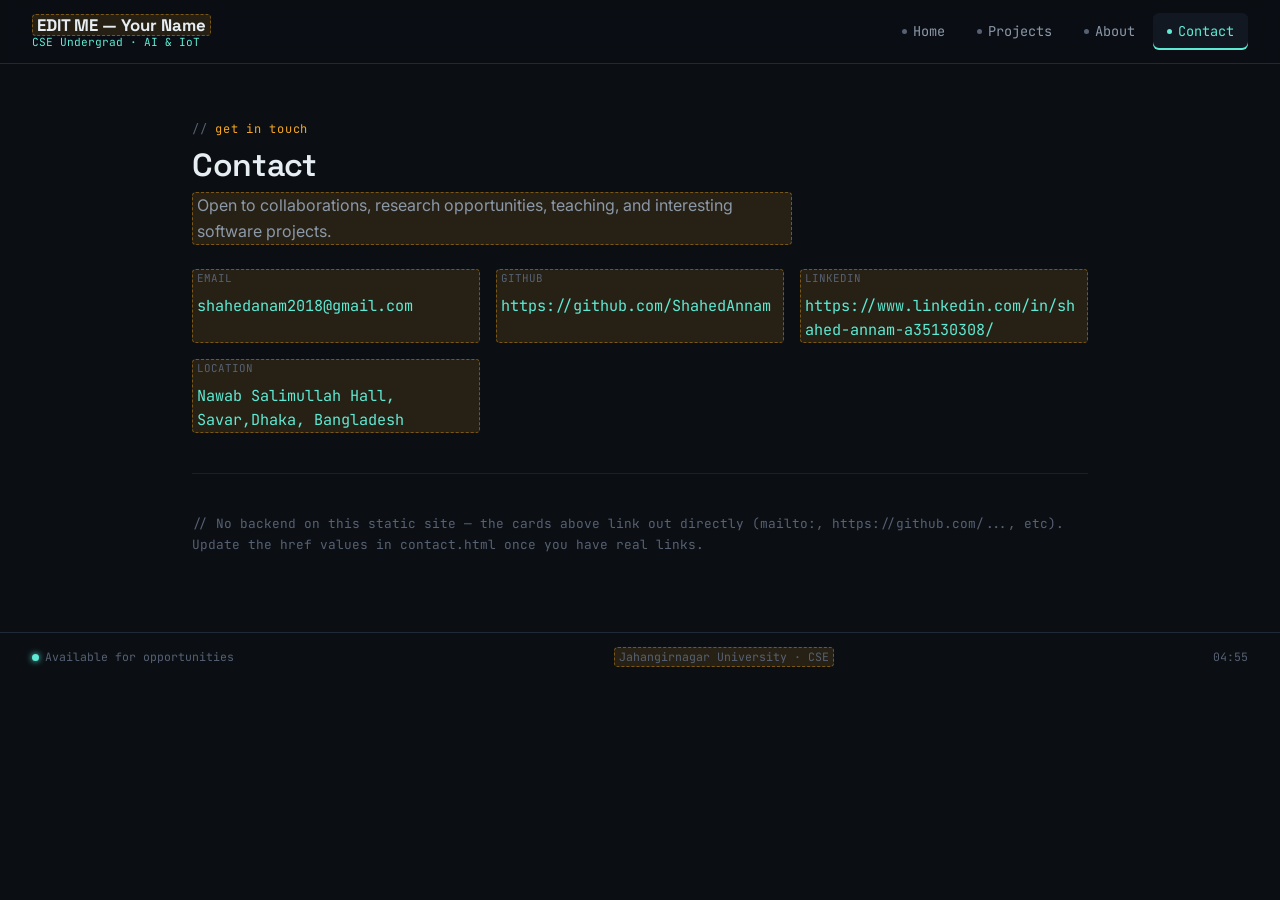
==== contact.html @ 84a8c802 "Initial portfolio website" ====
<!DOCTYPE html>
<html lang="en">
<head>
<meta charset="UTF-8">
<meta name="viewport" content="width=device-width, initial-scale=1.0">
<title>Contact — EDIT ME Your Name</title>
<link rel="preconnect" href="https://fonts.googleapis.com">
<link href="https://fonts.googleapis.com/css2?family=Space+Grotesk:wght@500;700&family=Inter:wght@400;500;600&family=JetBrains+Mono:wght@400;500;600&display=swap" rel="stylesheet">
<link rel="stylesheet" href="css/style.css">
</head>
<body>

<nav class="topnav">
  <div class="brand">
    <span class="name edit-me">EDIT ME — Your Name</span>
    <span class="role">CSE Undergrad · AI &amp; IoT</span>
  </div>
  <ul class="nav-links">
    <li><a href="index.html"><span class="dot"></span>Home</a></li>
    <li><a href="projects.html"><span class="dot"></span>Projects</a></li>
    <li><a href="about.html"><span class="dot"></span>About</a></li>
    <li><a href="contact.html" class="active"><span class="dot"></span>Contact</a></li>
  </ul>
  <button class="menu-btn">☰</button>
</nav>

<div class="nav-links-mobile">
  <a href="index.html">Home</a>
  <a href="projects.html">Projects</a>
  <a href="about.html">About</a>
  <a href="contact.html" class="active">Contact</a>
</div>

<main class="page-content">
  <div class="eyebrow">get in touch</div>
  <h1 class="section-title" style="font-size:2rem; margin-bottom:8px;">Contact</h1>
  <p style="max-width:60ch; margin-bottom:8px;" class="edit-me">
    Open to collaborations, research opportunities, teaching, and interesting software projects.
  </p>

  <div class="contact-grid">
    <div class="contact-card edit-me">
      <div class="label">Email</div>
      <div class="value">shahedanam2018@gmail.com</div>
    </div>
    <div class="contact-card edit-me">
      <div class="label">GitHub</div>
      <div class="value">https://github.com/ShahedAnnam</div>
    </div>
    <div class="contact-card edit-me">
      <div class="label">LinkedIn</div>
      <div class="value">https://www.linkedin.com/in/shahed-annam-a35130308/</div>
    </div>
    <div class="contact-card edit-me">
      <div class="label">Location</div>
      <div class="value">Nawab Salimullah Hall, Savar,Dhaka, Bangladesh</div>
    </div>
  </div>

  <hr class="divider">

  <p style="font-family: var(--font-mono); font-size: 0.8rem; color: var(--text-faint);">
    // No backend on this static site — the cards above link out
    directly (mailto:, https://github.com/..., etc). Update the
    href values in contact.html once you have real links.
  </p>
</main>

<footer class="statusbar">
  <span class="status-pill"><span class="led"></span>Available for opportunities</span>
  <span class="edit-me">Jahangirnagar University · CSE</span>
  <span data-clock>00:00</span>
</footer>

<script src="js/script.js"></script>
</body>
</html>
---- css/style.css ----
/* ==========================================================================
   DESIGN TOKENS
   Concept: portfolio-as-codebase, now with a top navbar (editor tab bar)
   instead of a sidebar. Terminal-style hero + status-bar footer stay.
   ========================================================================== */
:root {
  --bg: #0b0f14;
  --bg-raised: #121821;
  --bg-inset: #0e131a;
  --border: #1f2937;
  --border-soft: #182028;
  --text: #e6edf3;
  --text-muted: #8b98a8;
  --text-faint: #566173;
  --accent: #5eead4;
  --accent-dim: #2d6a63;
  --accent-2: #f5a623;
  --accent-2-dim: #7a5716;
  --danger: #f87171;

  --font-display: 'Space Grotesk', 'Segoe UI', sans-serif;
  --font-body: 'Inter', 'Segoe UI', sans-serif;
  --font-mono: 'JetBrains Mono', 'Fira Code', ui-monospace, monospace;

  --navbar-h: 64px;
  --radius: 6px;
  --max-w: 960px;
}

* { box-sizing: border-box; }
html { scroll-behavior: smooth; }

body {
  margin: 0;
  background: var(--bg);
  color: var(--text);
  font-family: var(--font-body);
  font-size: 16px;
  line-height: 1.6;
  -webkit-font-smoothing: antialiased;
}

@media (prefers-reduced-motion: reduce) {
  html { scroll-behavior: auto; }
  * { animation-duration: 0.01ms !important; animation-iteration-count: 1 !important; transition-duration: 0.01ms !important; }
}

a { color: inherit; text-decoration: none; }
img { max-width: 100%; display: block; }

h1, h2, h3, h4 {
  font-family: var(--font-display);
  font-weight: 600;
  line-height: 1.15;
  margin: 0 0 0.5em;
  letter-spacing: -0.01em;
}

p { margin: 0 0 1em; color: var(--text-muted); }
code, .mono { font-family: var(--font-mono); }
::selection { background: var(--accent-dim); color: var(--text); }
:focus-visible { outline: 2px solid var(--accent); outline-offset: 2px; }

/* ==========================================================================
   TOP NAVBAR (editor tab-bar style)
   ========================================================================== */
.topnav {
  position: sticky;
  top: 0;
  z-index: 40;
  height: var(--navbar-h);
  display: flex;
  align-items: center;
  justify-content: space-between;
  padding: 0 32px;
  background: rgba(11, 15, 20, 0.85);
  backdrop-filter: blur(10px);
  border-bottom: 1px solid var(--border);
}

.brand {
  display: flex;
  flex-direction: column;
  line-height: 1.2;
}

.brand .name {
  font-family: var(--font-display);
  font-weight: 700;
  font-size: 1.05rem;
  color: var(--text);
}

.brand .role {
  font-family: var(--font-mono);
  font-size: 0.7rem;
  color: var(--accent);
}

.nav-links {
  display: flex;
  align-items: center;
  gap: 4px;
  list-style: none;
  margin: 0;
  padding: 0;
}

.nav-links a {
  display: inline-flex;
  align-items: center;
  gap: 6px;
  padding: 8px 14px;
  border-radius: var(--radius);
  font-family: var(--font-mono);
  font-size: 0.85rem;
  color: var(--text-muted);
  transition: background 0.15s, color 0.15s;
}

.nav-links a:hover { background: var(--bg-raised); color: var(--text); }

.nav-links a.active {
  color: var(--accent);
  background: var(--bg-raised);
  box-shadow: inset 0 -2px 0 var(--accent);
}

.nav-links .dot {
  width: 5px;
  height: 5px;
  border-radius: 50%;
  background: var(--text-faint);
}
.nav-links a.active .dot { background: var(--accent); }

.menu-btn {
  display: none;
  background: none;
  border: 1px solid var(--border);
  color: var(--text);
  padding: 6px 10px;
  border-radius: var(--radius);
  font-family: var(--font-mono);
  font-size: 0.85rem;
  cursor: pointer;
}

.nav-links-mobile {
  display: none;
  flex-direction: column;
  gap: 2px;
  padding: 10px 16px 16px;
  background: var(--bg-raised);
  border-bottom: 1px solid var(--border);
}

.nav-links-mobile a {
  padding: 10px 10px;
  border-radius: var(--radius);
  font-family: var(--font-mono);
  font-size: 0.9rem;
  color: var(--text-muted);
}
.nav-links-mobile a.active { color: var(--accent); background: var(--bg-inset); }
.nav-links-mobile.open { display: flex; }

@media (max-width: 760px) {
  .nav-links { display: none; }
  .menu-btn { display: inline-block; }
  .topnav { padding: 0 16px; }
}

/* ==========================================================================
   PAGE / MAIN CONTENT
   ========================================================================== */
.page-content {
  max-width: var(--max-w);
  margin: 0 auto;
  padding: 56px 32px 64px;
}

@media (max-width: 760px) {
  .page-content { padding: 40px 20px 48px; }
}

/* --- Status bar (bottom, simplified — no cryptic labels) --- */
.statusbar {
  border-top: 1px solid var(--border);
  padding: 14px 32px;
  display: flex;
  align-items: center;
  justify-content: space-between;
  flex-wrap: wrap;
  gap: 8px;
  font-family: var(--font-mono);
  font-size: 0.72rem;
  color: var(--text-faint);
}

.statusbar .status-pill {
  display: inline-flex;
  align-items: center;
  gap: 6px;
}

.statusbar .status-pill .led {
  width: 7px;
  height: 7px;
  border-radius: 50%;
  background: var(--accent);
  box-shadow: 0 0 6px var(--accent);
}

/* ==========================================================================
   HERO (terminal-style + photo)
   ========================================================================== */
.hero-top {
  display: flex;
  align-items: center;
  gap: 40px;
  margin-bottom: 8px;
}

.hero-top .hero-text { flex: 1; min-width: 0; }

.profile-photo {
  width: 168px;
  height: 168px;
  border-radius: 16px;
  border: 1px solid var(--border);
  background: var(--bg-raised);
  overflow: hidden;
  flex-shrink: 0;
  display: flex;
  align-items: center;
  justify-content: center;
  position: relative;
}

.profile-photo img {
  width: 100%;
  height: 100%;
  object-fit: cover;
}

.profile-photo .photo-placeholder {
  font-family: var(--font-mono);
  font-size: 0.68rem;
  color: var(--text-faint);
  text-align: center;
  padding: 12px;
  line-height: 1.5;
}

.profile-photo::before {
  content: "";
  position: absolute;
  inset: -1px;
  border-radius: 16px;
  padding: 1px;
  background: linear-gradient(135deg, var(--accent), transparent 60%);
  -webkit-mask: linear-gradient(#fff 0 0) content-box, linear-gradient(#fff 0 0);
  -webkit-mask-composite: xor;
  mask-composite: exclude;
  pointer-events: none;
}

@media (max-width: 640px) {
  .hero-top { flex-direction: column-reverse; align-items: flex-start; gap: 24px; }
  .profile-photo { width: 120px; height: 120px; }
}

.terminal {
  background: var(--bg-inset);
  border: 1px solid var(--border);
  border-radius: 8px;
  overflow: hidden;
  margin-bottom: 40px;
}

.terminal-titlebar {
  display: flex;
  align-items: center;
  gap: 8px;
  padding: 10px 14px;
  background: var(--bg-raised);
  border-bottom: 1px solid var(--border);
}

.terminal-dot { width: 10px; height: 10px; border-radius: 50%; }
.terminal-dot.red { background: #f87171; }
.terminal-dot.yellow { background: #fbbf24; }
.terminal-dot.green { background: #34d399; }

.terminal-title {
  font-family: var(--font-mono);
  font-size: 0.72rem;
  color: var(--text-faint);
  margin-left: 8px;
}

.terminal-body {
  padding: 20px 22px 26px;
  font-family: var(--font-mono);
  font-size: 0.95rem;
}

.terminal-line { color: var(--text-muted); margin-bottom: 6px; }
.terminal-line .prompt { color: var(--accent); margin-right: 8px; }

.typed {
  color: var(--text);
  border-right: 2px solid var(--accent);
  white-space: pre;
  display: inline-block;
}

.hero-headline {
  font-size: clamp(1.9rem, 4.5vw, 3rem);
  margin: 24px 0 12px;
}
.hero-headline .accent { color: var(--accent); }

.hero-sub { font-size: 1.1rem; max-width: 60ch; margin-bottom: 28px; }

.button-row { display: flex; gap: 12px; flex-wrap: wrap; }

.btn {
  display: inline-flex;
  align-items: center;
  gap: 8px;
  padding: 10px 18px;
  border-radius: var(--radius);
  font-family: var(--font-mono);
  font-size: 0.85rem;
  font-weight: 600;
  border: 1px solid var(--border);
  transition: border-color 0.15s, background 0.15s, transform 0.1s;
}
.btn:hover { transform: translateY(-1px); }
.btn-primary { background: var(--accent); color: #06201c; border-color: var(--accent); }
.btn-primary:hover { background: #7ff2df; }
.btn-secondary { background: transparent; color: var(--text); }
.btn-secondary:hover { border-color: var(--accent); color: var(--accent); }

/* ==========================================================================
   SECTIONS
   ========================================================================== */
.section { margin-bottom: 60px; }

.eyebrow {
  font-family: var(--font-mono);
  font-size: 0.75rem;
  color: var(--accent-2);
  letter-spacing: 0.06em;
  margin-bottom: 8px;
  display: flex;
  align-items: center;
  gap: 8px;
}
.eyebrow::before { content: "//"; color: var(--text-faint); }

.section-title { font-size: 1.6rem; margin-bottom: 24px; }

/* ==========================================================================
   CARDS (projects)
   ========================================================================== */
.card-grid {
  display: grid;
  grid-template-columns: repeat(auto-fill, minmax(280px, 1fr));
  gap: 18px;
}

.card {
  background: var(--bg-raised);
  border: 1px solid var(--border);
  border-radius: 8px;
  padding: 22px;
  transition: border-color 0.15s, transform 0.15s;
}
.card:hover { border-color: var(--accent-dim); transform: translateY(-2px); }

.card-tag {
  font-family: var(--font-mono);
  font-size: 0.68rem;
  color: var(--accent);
  border: 1px solid var(--accent-dim);
  padding: 2px 8px;
  border-radius: 4px;
  display: inline-block;
  margin-bottom: 12px;
}

.card h3 { font-size: 1.1rem; margin-bottom: 8px; }
.card p { font-size: 0.92rem; margin-bottom: 14px; }

.card-links { display: flex; gap: 14px; font-family: var(--font-mono); font-size: 0.78rem; }
.card-links a { color: var(--text-muted); border-bottom: 1px solid transparent; }
.card-links a:hover { color: var(--accent); border-bottom-color: var(--accent); }

.stack-row { display: flex; flex-wrap: wrap; gap: 6px; margin-bottom: 14px; }
.stack-pill {
  font-family: var(--font-mono);
  font-size: 0.68rem;
  color: var(--text-muted);
  background: var(--bg-inset);
  border: 1px solid var(--border);
  padding: 3px 8px;
  border-radius: 4px;
}

/* ==========================================================================
   SKILLS / HOBBIES (tag based)
   ========================================================================== */
.skills-group { margin-bottom: 22px; }
.skills-group h3 {
  font-family: var(--font-mono);
  font-size: 0.85rem;
  color: var(--text-muted);
  text-transform: uppercase;
  letter-spacing: 0.05em;
  margin-bottom: 10px;
}
.skills-tags { display: flex; flex-wrap: wrap; gap: 8px; }
.skills-tags span {
  font-family: var(--font-mono);
  font-size: 0.82rem;
  padding: 6px 12px;
  border: 1px solid var(--border);
  border-radius: var(--radius);
  background: var(--bg-raised);
}

/* ==========================================================================
   TIMELINE (education)
   ========================================================================== */
.timeline { border-left: 2px solid var(--border); padding-left: 24px; }
.timeline-item { position: relative; margin-bottom: 30px; }
.timeline-item::before {
  content: "";
  position: absolute;
  left: -30px;
  top: 4px;
  width: 10px;
  height: 10px;
  border-radius: 50%;
  background: var(--accent);
  box-shadow: 0 0 0 3px var(--bg);
}
.timeline-date {
  font-family: var(--font-mono);
  font-size: 0.72rem;
  color: var(--accent-2);
  margin-bottom: 4px;
}
.timeline-item h3 { font-size: 1.05rem; margin-bottom: 4px; }

/* ==========================================================================
   LIST ITEMS (Research / Certificates & Training / Extracurricular)
   ========================================================================== */
.list-block { display: flex; flex-direction: column; gap: 14px; }

.list-item {
  background: var(--bg-raised);
  border: 1px solid var(--border);
  border-radius: 8px;
  padding: 18px 20px;
  transition: border-color 0.15s;
}
.list-item:hover { border-color: var(--accent-dim); }

.list-item-top {
  display: flex;
  justify-content: space-between;
  align-items: baseline;
  gap: 12px;
  flex-wrap: wrap;
  margin-bottom: 4px;
}

.list-item h3 { font-size: 1rem; margin: 0; }

.list-item .meta {
  font-family: var(--font-mono);
  font-size: 0.7rem;
  color: var(--accent-2);
  white-space: nowrap;
}

.list-item p { font-size: 0.9rem; margin: 6px 0 0; }

/* ==========================================================================
   CONTACT
   ========================================================================== */
.contact-grid {
  display: grid;
  grid-template-columns: repeat(auto-fill, minmax(220px, 1fr));
  gap: 16px;
  margin-top: 24px;
}
.contact-card {
  background: var(--bg-raised);
  border: 1px solid var(--border);
  border-radius: 8px;
  padding: 20px;
  transition: border-color 0.15s;
}
.contact-card:hover { border-color: var(--accent-dim); }
.contact-card .label {
  font-family: var(--font-mono);
  font-size: 0.68rem;
  color: var(--text-faint);
  text-transform: uppercase;
  margin-bottom: 6px;
}
.contact-card .value {
  font-family: var(--font-mono);
  font-size: 0.95rem;
  color: var(--accent);
  word-break: break-word;
}

/* ==========================================================================
   EDIT-ME PLACEHOLDER HIGHLIGHT
   ========================================================================== */
.edit-me {
  background: rgba(245, 166, 35, 0.12);
  border: 1px dashed var(--accent-2-dim);
  border-radius: 4px;
  padding: 0 4px;
}

.divider {
  height: 1px;
  background: var(--border-soft);
  margin: 40px 0;
  border: none;
}
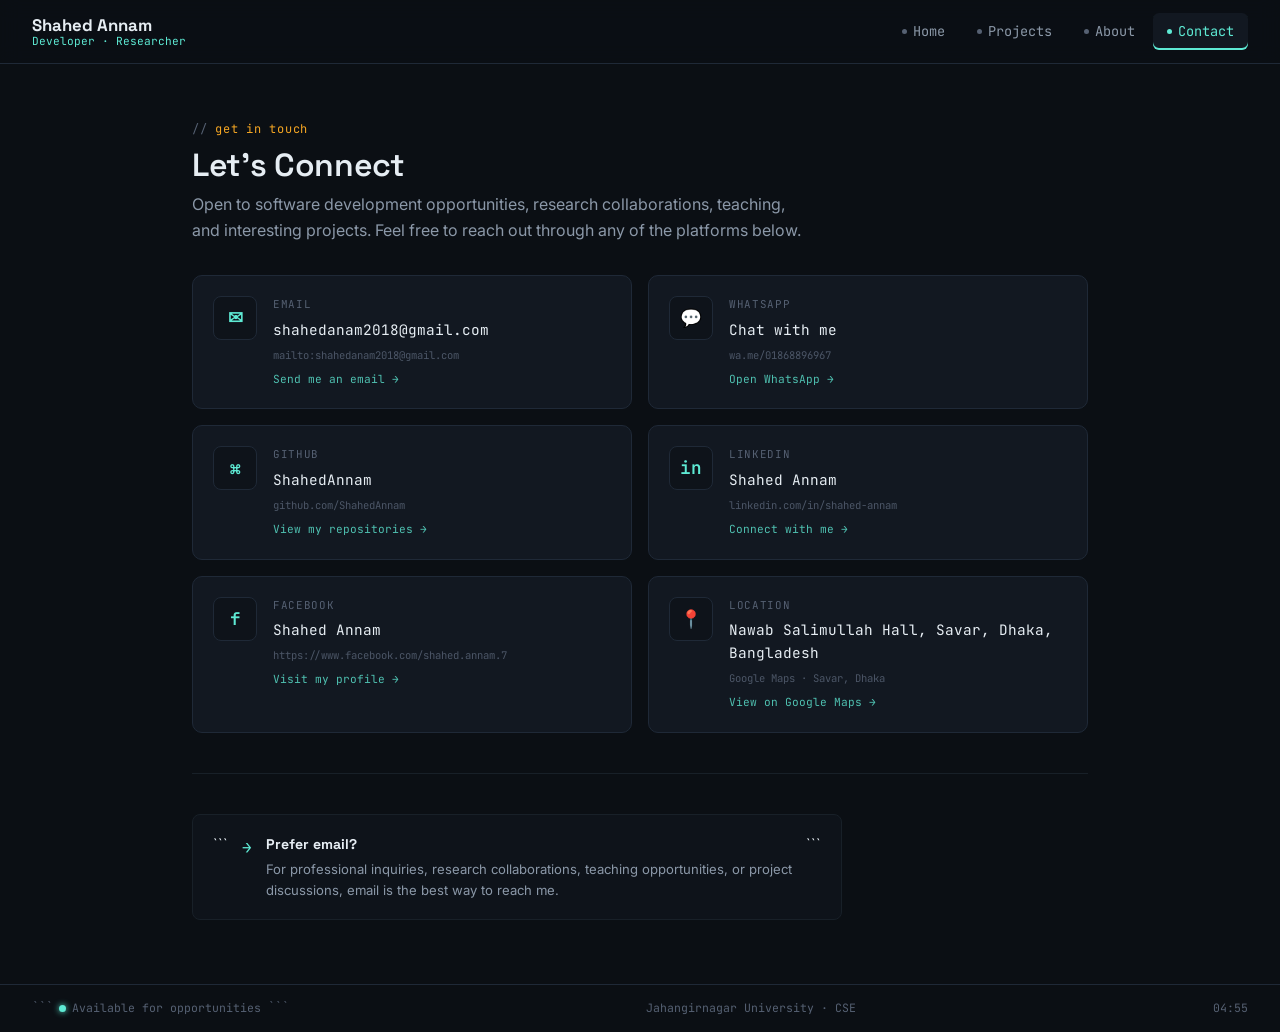
==== commit 184bf09a: "fixing the edit-me and contact page change" ====
--- a/contact.html
+++ b/contact.html
@@ -1,77 +1,401 @@
 <!DOCTYPE html>
+
 <html lang="en">
 <head>
 <meta charset="UTF-8">
 <meta name="viewport" content="width=device-width, initial-scale=1.0">
-<title>Contact — EDIT ME Your Name</title>
+
+<title>Contact · Shahed Annam</title>
+
 <link rel="preconnect" href="https://fonts.googleapis.com">
-<link href="https://fonts.googleapis.com/css2?family=Space+Grotesk:wght@500;700&family=Inter:wght@400;500;600&family=JetBrains+Mono:wght@400;500;600&display=swap" rel="stylesheet">
+
+<link
+  href="https://fonts.googleapis.com/css2?family=Space+Grotesk:wght@500;700&family=Inter:wght@400;500;600&family=JetBrains+Mono:wght@400;500;600&display=swap"
+  rel="stylesheet"
+>
+
 <link rel="stylesheet" href="css/style.css">
 </head>
+
 <body>
 
+<!-- =========================================================
+     TOP NAVIGATION
+     ========================================================= -->
+
 <nav class="topnav">
+
   <div class="brand">
-    <span class="name edit-me">EDIT ME — Your Name</span>
-    <span class="role">CSE Undergrad · AI &amp; IoT</span>
-  </div>
+    <span class="name">Shahed Annam</span>
+    <span class="role">Developer · Researcher</span>
+  </div>
+
   <ul class="nav-links">
-    <li><a href="index.html"><span class="dot"></span>Home</a></li>
-    <li><a href="projects.html"><span class="dot"></span>Projects</a></li>
-    <li><a href="about.html"><span class="dot"></span>About</a></li>
-    <li><a href="contact.html" class="active"><span class="dot"></span>Contact</a></li>
+
+<li>
+  <a href="index.html">
+    <span class="dot"></span>
+    Home
+  </a>
+</li>
+
+<li>
+  <a href="projects.html">
+    <span class="dot"></span>
+    Projects
+  </a>
+</li>
+
+<li>
+  <a href="about.html">
+    <span class="dot"></span>
+    About
+  </a>
+</li>
+
+<li>
+  <a href="contact.html" class="active">
+    <span class="dot"></span>
+    Contact
+  </a>
+</li>
+
   </ul>
-  <button class="menu-btn">☰</button>
+
+<button class="menu-btn">☰</button>
+
 </nav>
 
+<!-- =========================================================
+     MOBILE NAVIGATION
+     ========================================================= -->
+
 <div class="nav-links-mobile">
-  <a href="index.html">Home</a>
-  <a href="projects.html">Projects</a>
-  <a href="about.html">About</a>
-  <a href="contact.html" class="active">Contact</a>
+
+<a href="index.html">Home</a>
+
+<a href="projects.html">Projects</a>
+
+<a href="about.html">About</a>
+
+<a href="contact.html" class="active">Contact</a>
+
 </div>
 
+<!-- =========================================================
+     MAIN CONTENT
+     ========================================================= -->
+
 <main class="page-content">
-  <div class="eyebrow">get in touch</div>
-  <h1 class="section-title" style="font-size:2rem; margin-bottom:8px;">Contact</h1>
-  <p style="max-width:60ch; margin-bottom:8px;" class="edit-me">
-    Open to collaborations, research opportunities, teaching, and interesting software projects.
+
+  <div class="eyebrow">
+    get in touch
+  </div>
+
+  <h1
+    class="section-title contact-title"
+  >
+    Let's Connect
+  </h1>
+
+  <p class="contact-intro">
+    Open to software development opportunities, research collaborations,
+    teaching, and interesting projects. Feel free to reach out through
+    any of the platforms below.
   </p>
 
+  <!-- =======================================================
+       CONTACT CARDS
+       ======================================================= -->
+
   <div class="contact-grid">
-    <div class="contact-card edit-me">
-      <div class="label">Email</div>
-      <div class="value">shahedanam2018@gmail.com</div>
-    </div>
-    <div class="contact-card edit-me">
-      <div class="label">GitHub</div>
-      <div class="value">https://github.com/ShahedAnnam</div>
-    </div>
-    <div class="contact-card edit-me">
-      <div class="label">LinkedIn</div>
-      <div class="value">https://www.linkedin.com/in/shahed-annam-a35130308/</div>
-    </div>
-    <div class="contact-card edit-me">
-      <div class="label">Location</div>
-      <div class="value">Nawab Salimullah Hall, Savar,Dhaka, Bangladesh</div>
-    </div>
-  </div>
+
+<!-- =====================================================
+     EMAIL
+     ===================================================== -->
+
+<a
+  href="mailto:shahedanam2018@gmail.com"
+  class="contact-card contact-link"
+>
+
+  <div class="contact-icon">
+    ✉
+  </div>
+
+  <div class="contact-content">
+
+    <div class="label">
+      Email
+    </div>
+
+    <div class="value">
+      shahedanam2018@gmail.com
+    </div>
+
+    <div class="contact-url">
+      mailto:shahedanam2018@gmail.com
+    </div>
+
+    <div class="contact-action">
+      Send me an email →
+    </div>
+
+  </div>
+
+</a>
+
+
+<!-- =====================================================
+     WHATSAPP
+     ===================================================== -->
+
+<a
+  href="https://wa.me/01868896967"
+  target="_blank"
+  rel="noopener noreferrer"
+  class="contact-card contact-link"
+>
+
+  <div class="contact-icon">
+    💬
+  </div>
+
+  <div class="contact-content">
+
+    <div class="label">
+      WhatsApp
+    </div>
+
+    <div class="value">
+      Chat with me
+    </div>
+
+    <div class="contact-url">
+      wa.me/01868896967
+    </div>
+
+    <div class="contact-action">
+      Open WhatsApp →
+    </div>
+
+  </div>
+
+</a>
+
+
+<!-- =====================================================
+     GITHUB
+     ===================================================== -->
+
+<a
+  href="https://github.com/ShahedAnnam"
+  target="_blank"
+  rel="noopener noreferrer"
+  class="contact-card contact-link"
+>
+
+  <div class="contact-icon">
+    ⌘
+  </div>
+
+  <div class="contact-content">
+
+    <div class="label">
+      GitHub
+    </div>
+
+    <div class="value">
+      ShahedAnnam
+    </div>
+
+    <div class="contact-url">
+      github.com/ShahedAnnam
+    </div>
+
+    <div class="contact-action">
+      View my repositories →
+    </div>
+
+  </div>
+
+</a>
+
+
+<!-- =====================================================
+     LINKEDIN
+     ===================================================== -->
+
+<a
+  href="https://www.linkedin.com/in/shahed-annam-a35130308/"
+  target="_blank"
+  rel="noopener noreferrer"
+  class="contact-card contact-link"
+>
+
+  <div class="contact-icon">
+    in
+  </div>
+
+  <div class="contact-content">
+
+    <div class="label">
+      LinkedIn
+    </div>
+
+    <div class="value">
+      Shahed Annam
+    </div>
+
+    <div class="contact-url">
+      linkedin.com/in/shahed-annam
+    </div>
+
+    <div class="contact-action">
+      Connect with me →
+    </div>
+
+  </div>
+
+</a>
+
+
+<!-- =====================================================
+     FACEBOOK
+     ===================================================== -->
+
+<a
+  href="https://www.facebook.com/shahed.annam.7"
+  target="_blank"
+  rel="noopener noreferrer"
+  class="contact-card contact-link"
+>
+
+  <div class="contact-icon">
+    f
+  </div>
+
+  <div class="contact-content">
+
+    <div class="label">
+      Facebook
+    </div>
+
+    <div class="value">
+      Shahed Annam
+    </div>
+
+    <div class="contact-url">
+      https://www.facebook.com/shahed.annam.7
+    </div>
+
+    <div class="contact-action">
+      Visit my profile →
+    </div>
+
+  </div>
+
+</a>
+
+
+<!-- =====================================================
+     LOCATION
+     ===================================================== -->
+
+<a
+  href="https://www.google.com/maps/search/?api=1&query=Nawab+Salimullah+Hall+Savar+Dhaka+Bangladesh"
+  target="_blank"
+  rel="noopener noreferrer"
+  class="contact-card contact-link"
+>
+
+  <div class="contact-icon">
+    📍
+  </div>
+
+  <div class="contact-content">
+
+    <div class="label">
+      Location
+    </div>
+
+    <div class="value">
+      Nawab Salimullah Hall, Savar, Dhaka, Bangladesh
+    </div>
+
+    <div class="contact-url">
+      Google Maps · Savar, Dhaka
+    </div>
+
+    <div class="contact-action">
+      View on Google Maps →
+    </div>
+
+  </div>
+
+</a>
+
+  </div>
+
+  <!-- =======================================================
+       CONTACT NOTE
+       ======================================================= -->
 
   <hr class="divider">
 
-  <p style="font-family: var(--font-mono); font-size: 0.8rem; color: var(--text-faint);">
-    // No backend on this static site — the cards above link out
-    directly (mailto:, https://github.com/..., etc). Update the
-    href values in contact.html once you have real links.
+  <div class="contact-note">
+
+```
+<span class="contact-note-icon">
+  →
+</span>
+
+<div>
+
+  <strong>
+    Prefer email?
+  </strong>
+
+  <p>
+    For professional inquiries, research collaborations,
+    teaching opportunities, or project discussions, email
+    is the best way to reach me.
   </p>
+
+</div>
+```
+
+  </div>
+
 </main>
 
+<!-- =========================================================
+     FOOTER
+     ========================================================= -->
+
 <footer class="statusbar">
-  <span class="status-pill"><span class="led"></span>Available for opportunities</span>
-  <span class="edit-me">Jahangirnagar University · CSE</span>
-  <span data-clock>00:00</span>
+
+  <span class="status-pill">
+
+```
+<span class="led"></span>
+
+Available for opportunities
+```
+
+  </span>
+
+  <span>
+    Jahangirnagar University · CSE
+  </span>
+
+  <span data-clock>
+    00:00
+  </span>
+
 </footer>
 
 <script src="js/script.js"></script>
+
 </body>
-</html>+</html>
--- a/css/style.css
+++ b/css/style.css
@@ -536,4 +536,203 @@
   background: var(--border-soft);
   margin: 40px 0;
   border: none;
-}+}
+
+
+
+
+/* ----------------------------------- */
+
+
+
+
+
+
+
+/* ==========================================================================
+CONTACT PAGE
+========================================================================== */
+
+.contact-title {
+font-size: 2rem;
+margin-bottom: 8px;
+}
+
+.contact-intro {
+max-width: 62ch;
+margin-bottom: 32px;
+font-size: 1rem;
+}
+
+/* Contact cards */
+
+.contact-grid {
+display: grid;
+grid-template-columns: repeat(2, minmax(0, 1fr));
+gap: 16px;
+margin-top: 24px;
+}
+
+.contact-card {
+background: var(--bg-raised);
+border: 1px solid var(--border);
+border-radius: 10px;
+padding: 20px;
+transition:
+border-color 0.18s,
+transform 0.18s,
+background 0.18s;
+}
+
+.contact-link {
+display: flex;
+align-items: flex-start;
+gap: 16px;
+color: inherit;
+}
+
+.contact-link:hover {
+border-color: var(--accent-dim);
+background: var(--bg-inset);
+transform: translateY(-2px);
+}
+
+/* Contact icons */
+
+.contact-icon {
+width: 44px;
+height: 44px;
+flex-shrink: 0;
+
+display: flex;
+align-items: center;
+justify-content: center;
+
+border: 1px solid var(--border);
+border-radius: 8px;
+
+background: var(--bg-inset);
+color: var(--accent);
+
+font-family: var(--font-mono);
+font-size: 1.1rem;
+font-weight: 600;
+
+transition:
+border-color 0.18s,
+color 0.18s,
+background 0.18s;
+}
+
+.contact-link:hover .contact-icon {
+border-color: var(--accent-dim);
+color: var(--accent);
+background: var(--bg-raised);
+}
+
+/* Contact content */
+
+.contact-content {
+min-width: 0;
+}
+
+.contact-card .label {
+font-family: var(--font-mono);
+font-size: 0.68rem;
+color: var(--text-faint);
+text-transform: uppercase;
+letter-spacing: 0.06em;
+margin-bottom: 4px;
+}
+
+.contact-card .value {
+font-family: var(--font-mono);
+font-size: 0.9rem;
+color: var(--text);
+word-break: break-word;
+margin-bottom: 6px;
+}
+
+.contact-action {
+font-family: var(--font-mono);
+font-size: 0.7rem;
+color: var(--accent);
+opacity: 0.8;
+}
+
+.contact-link:hover .contact-action {
+opacity: 1;
+}
+
+/* Bottom note */
+
+.contact-note {
+display: flex;
+align-items: flex-start;
+gap: 14px;
+
+max-width: 650px;
+
+padding: 18px 20px;
+
+background: var(--bg-inset);
+border: 1px solid var(--border-soft);
+border-radius: 8px;
+
+font-size: 0.88rem;
+}
+
+.contact-note-icon {
+color: var(--accent);
+font-family: var(--font-mono);
+font-size: 1rem;
+margin-top: 2px;
+}
+
+.contact-note strong {
+color: var(--text);
+font-family: var(--font-display);
+}
+
+.contact-note p {
+margin: 4px 0 0;
+font-size: 0.82rem;
+}
+
+/* Mobile */
+
+@media (max-width: 640px) {
+
+.contact-grid {
+grid-template-columns: 1fr;
+}
+
+.contact-title {
+font-size: 1.8rem;
+}
+
+.contact-card {
+padding: 18px;
+}
+
+.contact-icon {
+width: 40px;
+height: 40px;
+}
+
+}
+
+.contact-url {
+font-family: var(--font-mono);
+font-size: 0.66rem;
+color: var(--text-faint);
+opacity: 0.85;
+word-break: break-all;
+margin-bottom: 7px;
+}
+
+.contact-link:hover .contact-url {
+color: var(--text-muted);
+opacity: 1;
+}
+
